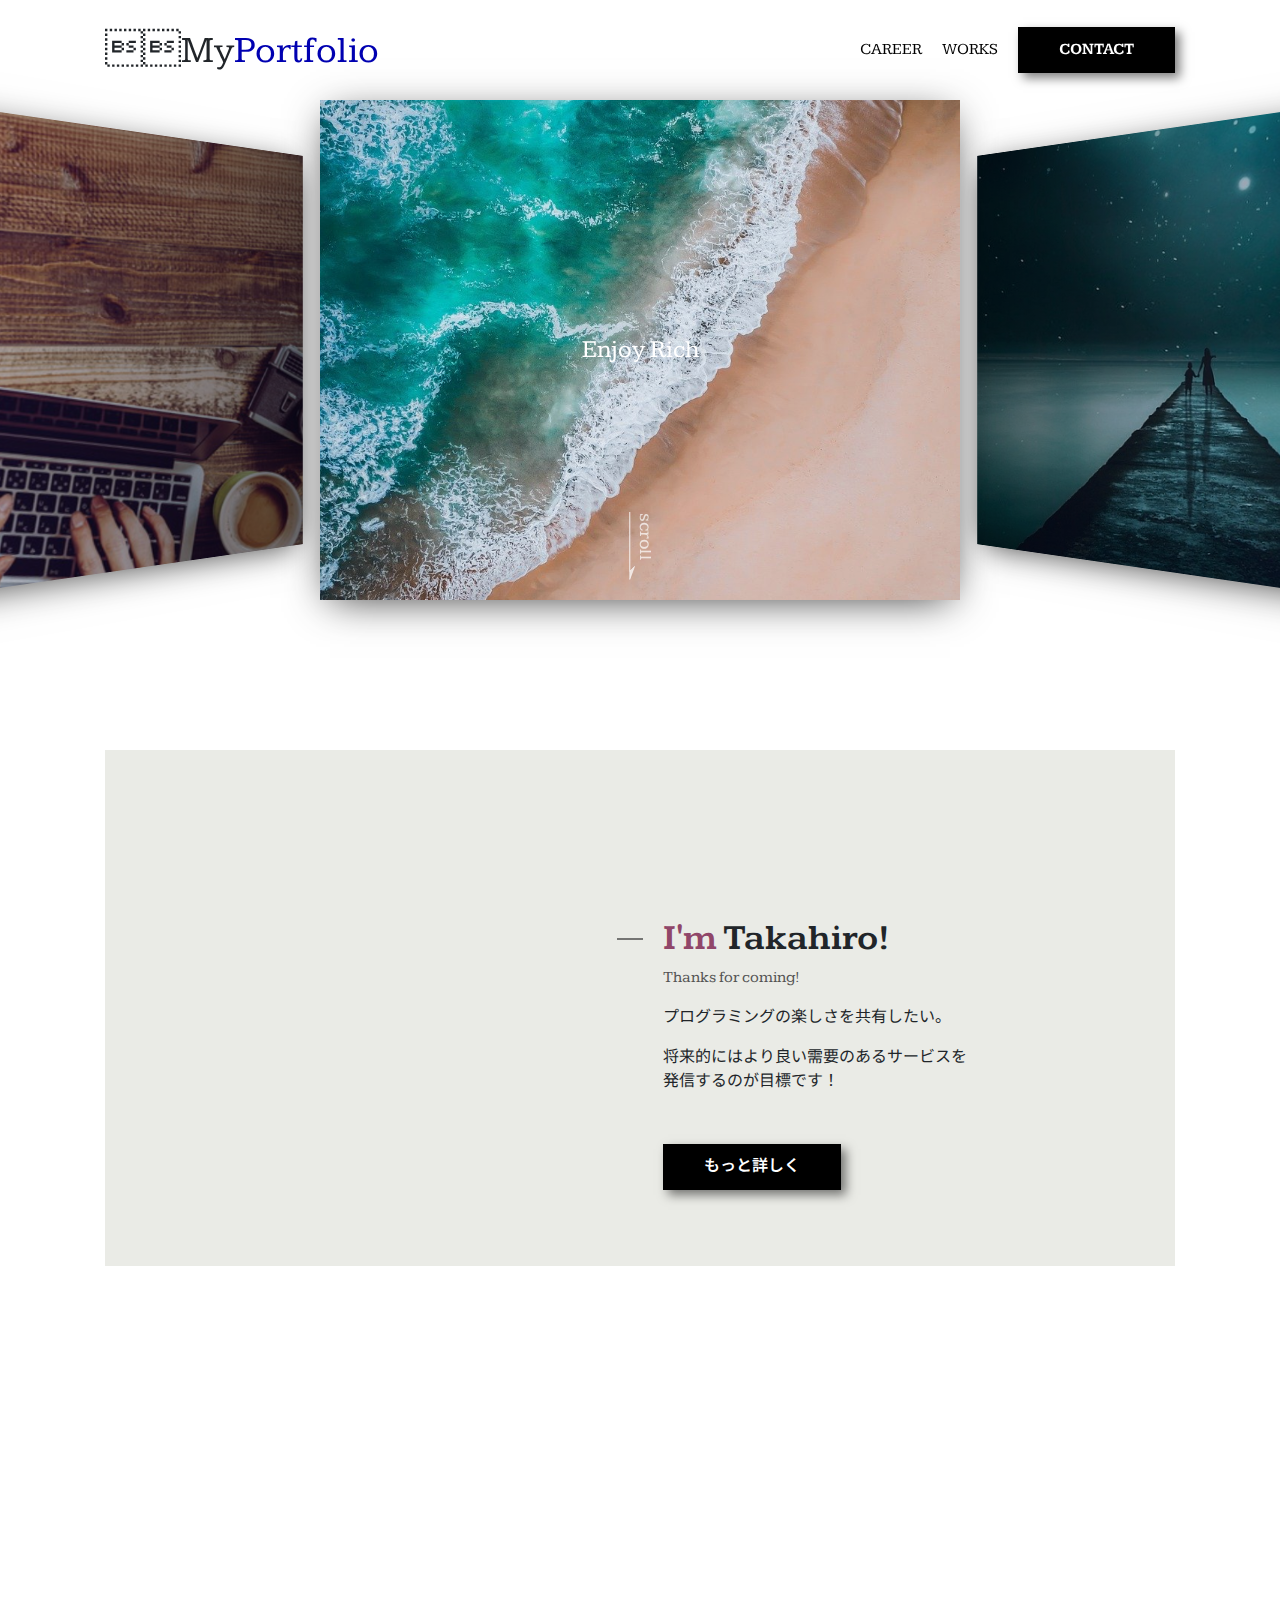
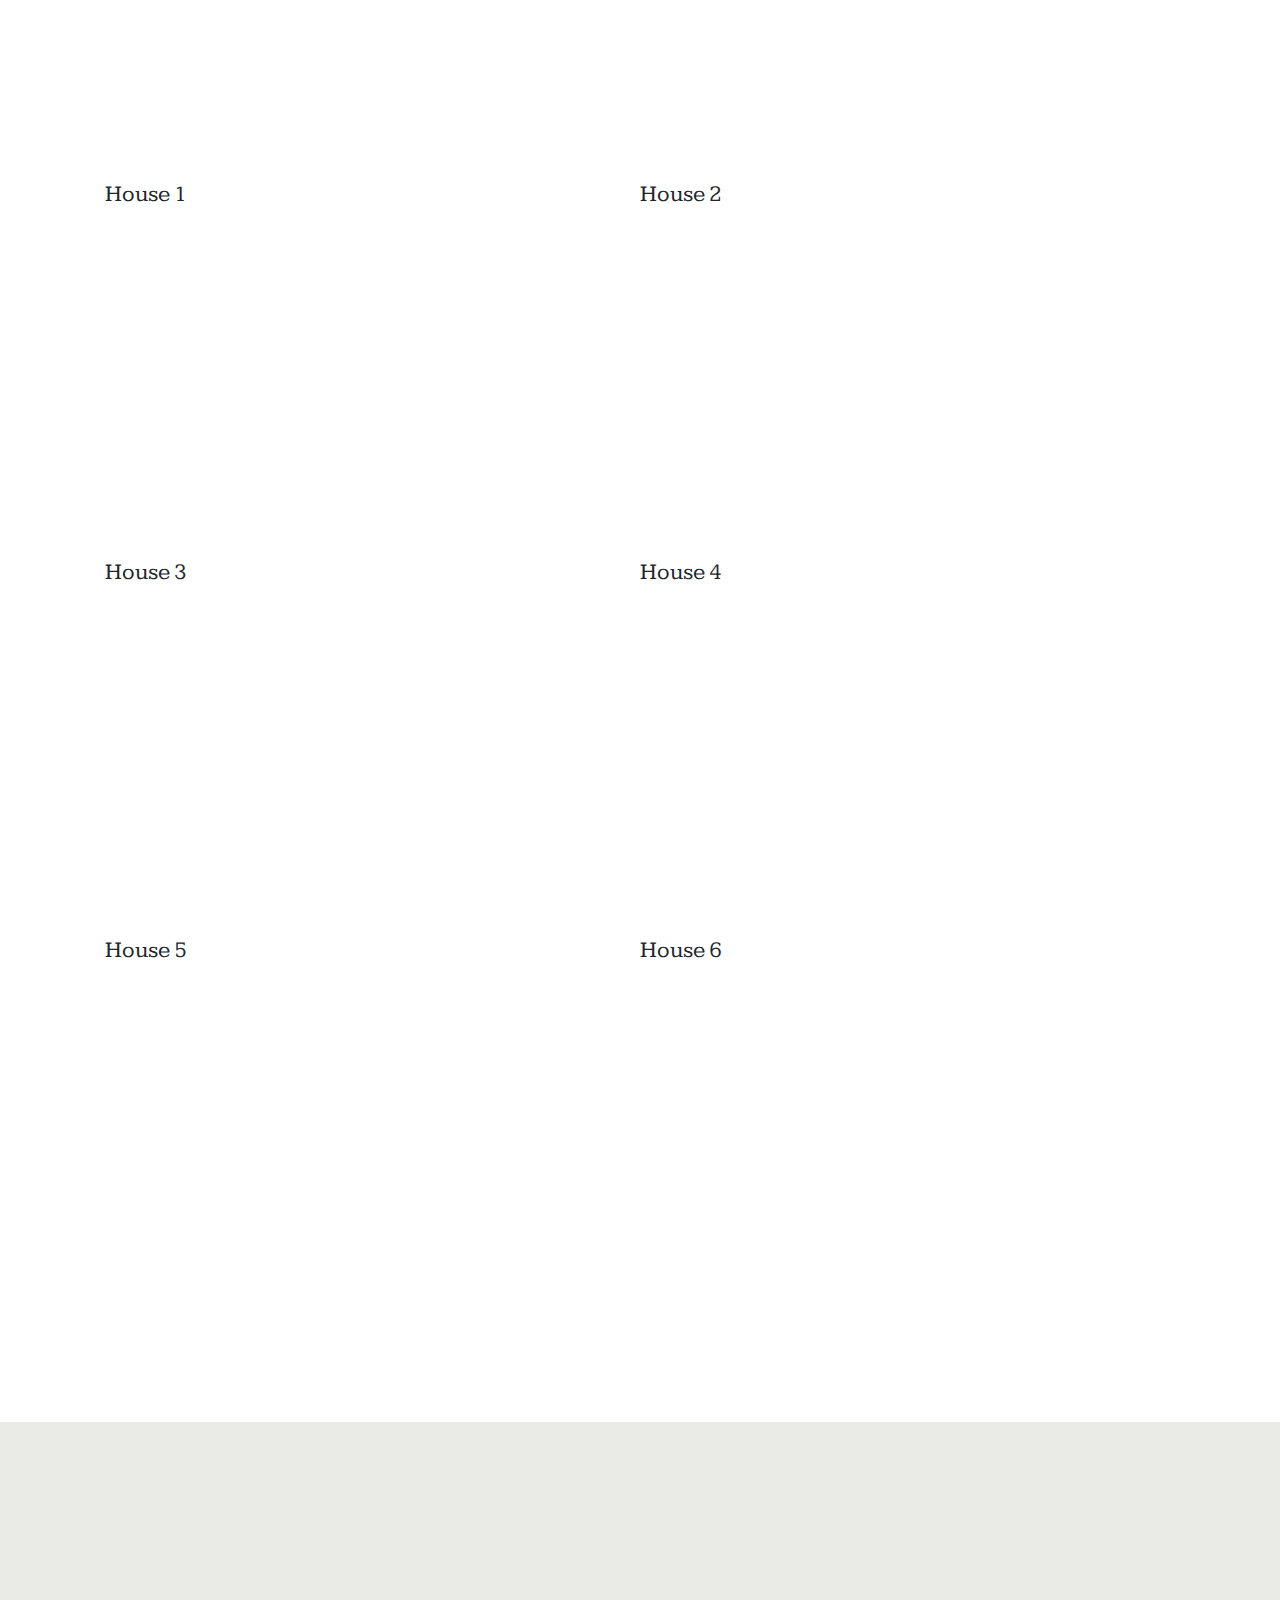
==== index.html @ 061eba44 "Add files via upload" ====
<!DOCTYPE html>
<html lang="ja">
  <head>  
    <meta charset="UTF-8" />
    <meta name="viewport" content="width=device-width, initial-scale=1.0" />
    <meta http-equiv="X-UA-Compatible" content="ie=edge" />
    <title>My portfolio</title>
    <meta name="description" content="This site is a test site.">
    
    <link rel="stylesheet" href="styles/loader.css">
    <script src="scripts/vendors/pace.js"></script>
    <link
      href="https://fonts.googleapis.com/css?family=Kameron:400,700|Noto+Sans+JP&display=swap"
      rel="stylesheet"
    />
    <link rel="stylesheet" href="styles/vendors/bootstrap-reboot.css" />
    <link rel="stylesheet" href="styles/vendors/swiper.min.css" />
    <link rel="stylesheet" href="styles/style.css" />
  </head>
  <body>
    <div id="global-container">
      <div id="container">
        <div class="mobile-menu__cover"></div>
        <div class="nav-trigger"></div>
        <header class="header">
          <div class="header__inner appear up">
            <div class="logo item">
              <span class="logo__stay">My</span>  
              <span class="logo__world">Portfolio</span>
            </div>
            <nav class="header__nav">
              <ul class="header__ul">
                <li class="header__li item"><a href="career.html">Career</a></li>
                <li class="header__li item"><a href="works.html">Works</a></li>
                <li class="header__li item">
                  <a class="btn filled" href="#">Contact</a>
                </li>
              </ul>
            </nav>
            <button class="mobile-menu__btn">
              <span></span>
              <span></span>
              <span></span>
            </button>
          </div>
        </header>
        <div id="content">
          <div class="hero">
            <div class="swiper-container">
              <div class="swiper-wrapper">
                <div class="swiper-slide">
                  <div class="hero__title">Enjoy Rich</div>
                  <img src="images/EnjoyRich.jpeg" alt="" />
                </div>
                <div class="swiper-slide">
                  <div class="hero__title">Fantastic</div>
                  <img src="images/Fantastic.jpeg" alt="" />
                </div>
                <div class="swiper-slide">
                  <div class="hero__title">Experience</div>
                  <img src="images/Experience.jpeg" alt="" />
                </div>
              </div>
              <div class="hero__footer">
                <img class="hero__downarrow" src="images/arrow.svg" />
                <span class="hero__scrolltext">scroll</span>
              </div>
            </div>
          </div>
          <div id="main-content">
            <aside class="side left">
              <div class="side__inner">
                <a class="twitter icon tween-animate-title" href="https://twitter.com/taka_medias04">Twitter</a>
                <a class="fb icon tween-animate-title" href="#">Facebook</a>
              </div>
            </aside>
            <main>
              <section class="travel">
                <div class="travel__inner">
                  <div class="travel__img cover-slide">
                    <img
                      class="img-zoom"
                      src="images/IMG_01.jpeg"
                      alt=""
                    />
                  </div>
                  <div class="travel__texts appear left">
                    <div class="travel__texts-inner">
                      <div class="travel__title main-title item">
                        <span class="purple">I'm </span>
                        <span>Takahiro!</span>
                      </div>
                      <div class="travel__sub sub-title item">Thanks for coming!</div>
                      <div class="travel__description item">
                        <p>
                        プログラミングの楽しさを共有したい。<br >
                        </p>
                        <p>将来的にはより良い需要のあるサービスを<br>発信するのが目標です！</p>
                      </div>
                      <div class="travel__btn item">
                        <button class="btn filled" onclick="location.href='career.html'" >もっと詳しく</button>
                      </div>
                    </div>
                  </div>
                </div>
              </section>
              <section class="houses">
                <div>
                  <h2 class="main-title tween-animate-title">Find Your House</h2>
                  <p class="sub-title tween-animate-title">世界中のオシャレな不動産を公開します！　あなたのイチオシを見つけて見ませんか？</p>
                </div>
                <div class="houses__inner">
                  <div class="houses__item">
                    <div class="cover-slide hover-darken">
                      <div
                        class="bg-img-zoom img-bg50"
                        style="background-image: url(images/villa-1.jpg)"
                      ></div>
                    </div>
                    <p class="houses__title">House 1</p>
                  </div>
                  <div class="houses__item">
                    <div class="cover-slide hover-darken">
                      <div
                        class="bg-img-zoom img-bg50"
                        style="background-image: url(images/villa-2.jpg)"
                      ></div>
                    </div>
                    <p class="houses__title">House 2</p>
                  </div>
                  <div class="houses__item">
                    <div class="cover-slide hover-darken">
                      <div
                        class="bg-img-zoom img-bg50"
                        style="background-image: url(images/villa-3.jpg)"
                      ></div>
                    </div>
                    <p class="houses__title">House 3</p>
                  </div>
                  <div class="houses__item">
                    <div class="cover-slide hover-darken">
                      <div
                        class="bg-img-zoom img-bg50"
                        style="background-image: url(images/villa-4.jpg)"
                      ></div>
                    </div>
                    <p class="houses__title">House 4</p>
                  </div>
                  <div class="houses__item">
                    <div class="cover-slide hover-darken">
                      <div
                        class="bg-img-zoom img-bg50"
                        style="background-image: url(images/villa-5.jpg)"
                      ></div>
                    </div>
                    <p class="houses__title">House 5</p>
                  </div>
                  <div class="houses__item">
                    <div class="cover-slide hover-darken">
                      <div
                        class="bg-img-zoom img-bg50"
                        style="background-image: url(images/villa-6.jpg)"
                      ></div>
                    </div>
                    <p class="houses__title">House 6</p>
                  </div>
                  <div class="houses__btn appear up">
                    <button class="btn slide-bg item">もっと詳しく</button>
                  </div>
                </div>
              </section>
              <section class="popular">
                <div class="popular__header">
                  <h2 class="main-title tween-animate-title">My Skill</h2>
                  <p class="sub-title tween-animate-title">フロントエンドの技術をさらに磨いていきます！</p>
                </div>
                <div class="popular__inner appear up">
                  <div class="popular__container">
                    <div class="popular__item item">
                      <div class="popular__img">
                        <img src="images/HTML.icon.png" alt="" />
                      </div>
                      <div class="popular__title">HTML</div>
                      <p>Webページを表現します</p>
                    </div>
                    <div class="popular__item item">
                      <div class="popular__img">
                        <img src="images/CSS.icon.png" alt="" />
                      </div>
                      <div class="popular__title">CSS</div>
                      <p>Webページの見た目をデザインします</p>
                    </div>
                    <div class="popular__item item">
                      <div class="popular__img">
                        <img src="images/JS.icon.png" alt="" />
                      </div>
                      <div class="popular__title">JavaScript</div>
                      <p>Webページに動きを加えます</p>
                    </div>
                    <div class="popular__item item">
                      <div class="popular__img">
                        <img src="images/react.png" alt="" />
                      </div>
                      <div class="popular__title">React</div>
                      <p>複雑なUIの管理を簡素化し高速で動作します</p>
                    </div>
                    <div class="popular__btn appear up">
                      <button class="btn cover-3d item" onclick="location.href='works.html'">過去の制作物</button>
                    </div>
                  </div>
                </div>
              </section>
            </main>
            <aside class="side right">
              <div class="side__inner">
                <span class="tween-animate-title">&copy;2020 Takahiro</span>
              </div>
            </aside>
          </div>
        </div>
        <footer class="footer appear up">
          <div class="logo item">
            
            <span class="logo__stay">My</span>
            <span class="logo__world">portfolio</span>
          </div>
          <nav class="footer__nav">
            <ul class="footer__ul">
              <li class="footer__li item"><a href="#">Service</a></li>
              <li class="footer__li item"><a href="#">Contact</a></li>
              <li class="footer__li item"><a href="#">Company</a></li>
              <li class="footer__li item"><a href="#">Sitemap</a></li>
            </ul>
            <div class="footer__copyright item">
              &copy; Takahiro
            </div>
          </nav>
        </footer>
      </div>
      <nav class="mobile-menu">
        <div class="logo">
          <img src="images/logo.svg" alt="" class="logo__img" />
          <span class="logo__stay">My</span>
          <span class="logo__world">Portfolio!</span>
        </div>
        <ul class="mobile-menu__main">
          <li class="mobile-menu__item">
            <a class="mobile-menu__link" href="#">
              <span class="main-title">Our Service</span>
              <span class="sub-title">サービスについて</span>
            </a>
          </li>
          <li class="mobile-menu__item">
            <a class="mobile-menu__link" href="#">
              <span class="main-title">About Us</span>
              <span class="sub-title">私たちについて</span>
            </a>
          </li>
          <li class="mobile-menu__item">
            <a class="mobile-menu__link" href="#">
              <span class="main-title">Contact Us</span>
              <span class="sub-title">コンタクト方法</span>
            </a>
          </li>
        </ul>
      </nav>
    </div>
    <script src="scripts/vendors/swiper.min.js"></script>
    <script src="scripts/vendors/TweenMax.min.js"></script>
    <script src="scripts/vendors/scroll-polyfill.js"></script>
    <script src="scripts/libs/scroll.js"></script>
    <script src="scripts/libs/text-animation.js"></script>
    <script src="scripts/libs/hero-slider.js"></script>
    <script src="scripts/libs/mobile-menu.js"></script>
    <script src="scripts/main.js"></script>
  </body>
</html>
---- styles/loader.css ----
.pace-done #global-container {
  -webkit-transition: opacity 1s;
  transition: opacity 1s;
  opacity: 1;
}

#global-container {
  opacity: 0;
}

.pace {
  z-index: 2000;
  position: fixed;
  margin: auto;
  top: 0;
  left: 0;
  right: 0;
  bottom: 0;
  width: 100px;
  height: 100px;
}

.pace .pace-progress {
  -webkit-transform: none !important;
          transform: none !important;
  text-align: center;
}

.pace .pace-progress::after {
  content: attr(data-progress-text);
  display: block;
  font-weight: 100;
  font-size: 2em;
  font-family: 'Helvetica Neue', 'Yu Gothic', 'Meiryo', sans-serif;
  color: #535353;
}

.pace.pace-inactive {
  display: none;
}

.pace-progress-inner {
  width: 40px;
  height: 40px;
  background-color: #904669;
  margin: 0 auto;
  -webkit-animation-name: sk-rotateplane;
          animation-name: sk-rotateplane;
  -webkit-animation-duration: 1.2s;
          animation-duration: 1.2s;
  -webkit-animation-timing-function: ease-in-out;
          animation-timing-function: ease-in-out;
  -webkit-animation-delay: 0s;
          animation-delay: 0s;
  -webkit-animation-iteration-count: infinite;
          animation-iteration-count: infinite;
  -webkit-animation-direction: normal;
          animation-direction: normal;
  -webkit-animation-fill-mode: forwards;
          animation-fill-mode: forwards;
}

@-webkit-keyframes sk-rotateplane {
  0% {
    -webkit-transform: perspective(120px) rotateX(0deg) rotateY(0deg);
            transform: perspective(120px) rotateX(0deg) rotateY(0deg);
  }
  50% {
    -webkit-transform: perspective(120px) rotateX(-180deg) rotateY(0deg);
            transform: perspective(120px) rotateX(-180deg) rotateY(0deg);
  }
  100% {
    -webkit-transform: perspective(120px) rotateX(-180deg) rotateY(-180deg);
            transform: perspective(120px) rotateX(-180deg) rotateY(-180deg);
  }
}

@keyframes sk-rotateplane {
  0% {
    -webkit-transform: perspective(120px) rotateX(0deg) rotateY(0deg);
            transform: perspective(120px) rotateX(0deg) rotateY(0deg);
  }
  50% {
    -webkit-transform: perspective(120px) rotateX(-180deg) rotateY(0deg);
            transform: perspective(120px) rotateX(-180deg) rotateY(0deg);
  }
  100% {
    -webkit-transform: perspective(120px) rotateX(-180deg) rotateY(-180deg);
            transform: perspective(120px) rotateX(-180deg) rotateY(-180deg);
  }
}
/*# sourceMappingURL=loader.css.map */
---- styles/style.css ----
@charset "UTF-8";
.appear.up .item {
  -webkit-transform: translateY(6px);
          transform: translateY(6px);
}

.appear.down .item {
  -webkit-transform: translateY(-6px);
          transform: translateY(-6px);
}

.appear.left .item {
  -webkit-transform: translateX(40px);
          transform: translateX(40px);
}

.appear.right .item {
  -webkit-transform: translateX(-40px);
          transform: translateX(-40px);
}

.appear .item {
  -webkit-transition: all 0.8s;
  transition: all 0.8s;
  opacity: 0;
}

.appear.inview .item {
  opacity: 1;
  -webkit-transform: none;
          transform: none;
}

.appear.inview .item:nth-child(1) {
  -webkit-transition-delay: 0.1s;
          transition-delay: 0.1s;
}

.appear.inview .item:nth-child(2) {
  -webkit-transition-delay: 0.2s;
          transition-delay: 0.2s;
}

.appear.inview .item:nth-child(3) {
  -webkit-transition-delay: 0.3s;
          transition-delay: 0.3s;
}

.appear.inview .item:nth-child(4) {
  -webkit-transition-delay: 0.4s;
          transition-delay: 0.4s;
}

.appear.inview .item:nth-child(5) {
  -webkit-transition-delay: 0.5s;
          transition-delay: 0.5s;
}

.appear.inview .item:nth-child(6) {
  -webkit-transition-delay: 0.6s;
          transition-delay: 0.6s;
}

.appear.inview .item:nth-child(7) {
  -webkit-transition-delay: 0.7s;
          transition-delay: 0.7s;
}

.appear.inview .item:nth-child(8) {
  -webkit-transition-delay: 0.8s;
          transition-delay: 0.8s;
}

.appear.inview .item:nth-child(9) {
  -webkit-transition-delay: 0.9s;
          transition-delay: 0.9s;
}

.appear.inview .item:nth-child(10) {
  -webkit-transition-delay: 1s;
          transition-delay: 1s;
}

.btn {
  position: relative;
  display: inline-block;
  background-color: white;
  border: 1px solid black;
  font-weight: 600;
  padding: 10px 40px;
  margin: 10px auto;
  cursor: pointer;
  -webkit-transition: all 0.3s;
  transition: all 0.3s;
  color: black;
  text-decoration: none !important;
}

.btn.float:hover {
  background-color: black;
  color: white;
  -webkit-box-shadow: 5px 5px 10px 0 rgba(0, 0, 0, 0.5);
          box-shadow: 5px 5px 10px 0 rgba(0, 0, 0, 0.5);
}

.btn.filled {
  background-color: black;
  color: white;
  -webkit-box-shadow: 5px 5px 10px 0 rgba(0, 0, 0, 0.5);
          box-shadow: 5px 5px 10px 0 rgba(0, 0, 0, 0.5);
}

.btn.filled:hover {
  background-color: white;
  color: black;
  -webkit-box-shadow: none;
          box-shadow: none;
}

.btn.letter-spacing:hover {
  background-color: black;
  letter-spacing: 3px;
  color: white;
}

.btn.shadow {
  -webkit-box-shadow: none;
          box-shadow: none;
}

.btn.shadow:hover {
  -webkit-transform: translate(-2.5px, -2.5px);
          transform: translate(-2.5px, -2.5px);
  -webkit-box-shadow: 5px 5px 0 0 black;
          box-shadow: 5px 5px 0 0 black;
}

.btn.solid {
  -webkit-box-shadow: 2px 2px 0 0 black;
          box-shadow: 2px 2px 0 0 black;
  border-radius: 7px;
}

.btn.solid:hover {
  -webkit-transform: translate(2px, 2px);
          transform: translate(2px, 2px);
  -webkit-box-shadow: none;
          box-shadow: none;
}

.btn.slide-bg {
  position: relative;
  overflow: hidden;
  z-index: 1;
}

.btn.slide-bg::before {
  content: "";
  display: inline-block;
  width: 100%;
  height: 100%;
  background-color: black;
  position: absolute;
  top: 0;
  left: 0;
  -webkit-transform: translateX(-100%);
          transform: translateX(-100%);
  -webkit-transition: -webkit-transform 0.3s;
  transition: -webkit-transform 0.3s;
  transition: transform 0.3s;
  transition: transform 0.3s, -webkit-transform 0.3s;
  z-index: -1;
}

.btn.slide-bg:hover {
  color: white;
}

.btn.slide-bg:hover::before {
  -webkit-transform: none;
          transform: none;
}

.btn.cover-3d {
  position: relative;
  z-index: 1;
  -webkit-transform-style: preserve-3d;
          transform-style: preserve-3d;
  -webkit-perspective: 300px;
          perspective: 300px;
}

.btn.cover-3d::before {
  content: "";
  display: inline-block;
  width: 100%;
  height: 100%;
  background-color: black;
  position: absolute;
  top: 0;
  left: 0;
  -webkit-transform: rotateX(90deg);
          transform: rotateX(90deg);
  -webkit-transition: all 0.3s;
  transition: all 0.3s;
  -webkit-transform-origin: top center;
          transform-origin: top center;
  z-index: -1;
  opacity: 0;
}

.btn.cover-3d:hover {
  color: white;
}

.btn.cover-3d:hover::before {
  -webkit-transform: none;
          transform: none;
  opacity: 1;
}

.btn-cubic {
  position: relative;
  display: inline-block;
  -webkit-transform-style: preserve-3d;
          transform-style: preserve-3d;
  -webkit-perspective: 300px;
          perspective: 300px;
  width: 150px;
  height: 50px;
  margin: 0 auto;
  cursor: pointer;
  font-weight: 600;
}

.btn-cubic span {
  position: absolute;
  top: 0;
  left: 0;
  width: 100%;
  height: 100%;
  border: 1px solid black;
  line-height: 48px;
  text-align: center;
  -webkit-transition: all 0.3s;
  transition: all 0.3s;
  -webkit-transform-origin: center center -25px;
          transform-origin: center center -25px;
  color: black;
}

.btn-cubic .hovering {
  background-color: black;
  color: white;
  -webkit-transform: rotateX(90deg);
          transform: rotateX(90deg);
}

.btn-cubic .default {
  background-color: white;
  color: black;
  -webkit-transform: rotateX(0);
          transform: rotateX(0);
}

.btn-cubic:hover .hovering {
  -webkit-transform: rotateX(0);
          transform: rotateX(0);
}

.btn-cubic:hover .default {
  -webkit-transform: rotateX(-90deg);
          transform: rotateX(-90deg);
}

.swiper-container {
  overflow: visible !important;
}

.swiper-slide {
  height: 500px;
  overflow: hidden;
}

.swiper-slide > img {
  width: 100%;
  height: 100%;
  max-width: 100%;
  -o-object-fit: cover;
     object-fit: cover;
  -webkit-transform: scale(1.3);
          transform: scale(1.3);
  -webkit-transition: -webkit-transform 1.9s ease;
  transition: -webkit-transform 1.9s ease;
  transition: transform 1.9s ease;
  transition: transform 1.9s ease, -webkit-transform 1.9s ease;
}

.swiper-slide::after {
  content: "";
  position: absolute;
  top: 0;
  left: 0;
  width: 100%;
  height: 100%;
  background-color: rgba(0, 61, 125, 0.1);
}

.swiper-slide-active > img {
  -webkit-transform: none;
          transform: none;
}

.swiper-slide-active .hero__title {
  opacity: 1;
  -webkit-transform: translate(-50%, -50%);
          transform: translate(-50%, -50%);
}

.hero {
  overflow: hidden;
  padding-top: 100px;
}

.hero__title {
  position: absolute;
  top: 50%;
  left: 50%;
  -webkit-transform: translate(-50%, calc(-50% + 20px));
          transform: translate(-50%, calc(-50% + 20px));
  color: white;
  font-size: 25px;
  z-index: 2;
  opacity: 0;
  -webkit-transition: opacity 0.3s ease 1s, -webkit-transform 0.3s ease 1s;
  transition: opacity 0.3s ease 1s, -webkit-transform 0.3s ease 1s;
  transition: opacity 0.3s ease 1s, transform 0.3s ease 1s;
  transition: opacity 0.3s ease 1s, transform 0.3s ease 1s, -webkit-transform 0.3s ease 1s;
}

.hero__footer {
  position: absolute;
  left: 50%;
  bottom: 20px;
  -webkit-transform: translateX(-50%);
          transform: translateX(-50%);
  z-index: 2;
  height: 68px;
  width: 22px;
  overflow: hidden;
}

.hero__downarrow {
  position: absolute;
  left: 0;
  bottom: 0;
  width: 6px;
  -webkit-animation-name: kf-arrow-anime;
          animation-name: kf-arrow-anime;
  -webkit-animation-duration: 2s;
          animation-duration: 2s;
  -webkit-animation-timing-function: linear;
          animation-timing-function: linear;
  -webkit-animation-delay: 0s;
          animation-delay: 0s;
  -webkit-animation-iteration-count: infinite;
          animation-iteration-count: infinite;
  -webkit-animation-direction: normal;
          animation-direction: normal;
  -webkit-animation-fill-mode: forwards;
          animation-fill-mode: forwards;
}

.hero__scrolltext {
  position: absolute;
  -webkit-transform: rotate(90deg);
          transform: rotate(90deg);
  color: rgba(255, 255, 255, 0.7);
  left: -8px;
  top: 11px;
  font-size: 1.2em;
}

@-webkit-keyframes kf-arrow-anime {
  0%,
  50%,
  100% {
    -webkit-transform: translateY(-10%);
            transform: translateY(-10%);
  }
  30% {
    -webkit-transform: none;
            transform: none;
  }
}

@keyframes kf-arrow-anime {
  0%,
  50%,
  100% {
    -webkit-transform: translateY(-10%);
            transform: translateY(-10%);
  }
  30% {
    -webkit-transform: none;
            transform: none;
  }
}

.animate-title,
.tween-animate-title {
  opacity: 0;
}

.animate-title.inview,
.tween-animate-title.inview {
  opacity: 1;
}

.animate-title.inview .char,
.tween-animate-title.inview .char {
  display: inline-block;
}

.animate-title .char,
.tween-animate-title .char {
  opacity: 0;
}

.animate-title.inview .char {
  -webkit-animation-name: kf-animate-chars;
          animation-name: kf-animate-chars;
  -webkit-animation-duration: 0.5s;
          animation-duration: 0.5s;
  -webkit-animation-timing-function: cubic-bezier(0.39, 1.57, 0.58, 1);
          animation-timing-function: cubic-bezier(0.39, 1.57, 0.58, 1);
  -webkit-animation-delay: 0s;
          animation-delay: 0s;
  -webkit-animation-iteration-count: 1;
          animation-iteration-count: 1;
  -webkit-animation-direction: normal;
          animation-direction: normal;
  -webkit-animation-fill-mode: both;
          animation-fill-mode: both;
}

.animate-title.inview .char:nth-child(1) {
  -webkit-animation-delay: 0.04s;
          animation-delay: 0.04s;
}

.animate-title.inview .char:nth-child(2) {
  -webkit-animation-delay: 0.08s;
          animation-delay: 0.08s;
}

.animate-title.inview .char:nth-child(3) {
  -webkit-animation-delay: 0.12s;
          animation-delay: 0.12s;
}

.animate-title.inview .char:nth-child(4) {
  -webkit-animation-delay: 0.16s;
          animation-delay: 0.16s;
}

.animate-title.inview .char:nth-child(5) {
  -webkit-animation-delay: 0.2s;
          animation-delay: 0.2s;
}

.animate-title.inview .char:nth-child(6) {
  -webkit-animation-delay: 0.24s;
          animation-delay: 0.24s;
}

.animate-title.inview .char:nth-child(7) {
  -webkit-animation-delay: 0.28s;
          animation-delay: 0.28s;
}

.animate-title.inview .char:nth-child(8) {
  -webkit-animation-delay: 0.32s;
          animation-delay: 0.32s;
}

.animate-title.inview .char:nth-child(9) {
  -webkit-animation-delay: 0.36s;
          animation-delay: 0.36s;
}

.animate-title.inview .char:nth-child(10) {
  -webkit-animation-delay: 0.4s;
          animation-delay: 0.4s;
}

.animate-title.inview .char:nth-child(11) {
  -webkit-animation-delay: 0.44s;
          animation-delay: 0.44s;
}

.animate-title.inview .char:nth-child(12) {
  -webkit-animation-delay: 0.48s;
          animation-delay: 0.48s;
}

.animate-title.inview .char:nth-child(13) {
  -webkit-animation-delay: 0.52s;
          animation-delay: 0.52s;
}

.animate-title.inview .char:nth-child(14) {
  -webkit-animation-delay: 0.56s;
          animation-delay: 0.56s;
}

.animate-title.inview .char:nth-child(15) {
  -webkit-animation-delay: 0.6s;
          animation-delay: 0.6s;
}

.animate-title.inview .char:nth-child(16) {
  -webkit-animation-delay: 0.64s;
          animation-delay: 0.64s;
}

.animate-title.inview .char:nth-child(17) {
  -webkit-animation-delay: 0.68s;
          animation-delay: 0.68s;
}

.animate-title.inview .char:nth-child(18) {
  -webkit-animation-delay: 0.72s;
          animation-delay: 0.72s;
}

.animate-title.inview .char:nth-child(19) {
  -webkit-animation-delay: 0.76s;
          animation-delay: 0.76s;
}

.animate-title.inview .char:nth-child(20) {
  -webkit-animation-delay: 0.8s;
          animation-delay: 0.8s;
}

.animate-title.inview .char:nth-child(21) {
  -webkit-animation-delay: 0.84s;
          animation-delay: 0.84s;
}

.animate-title.inview .char:nth-child(22) {
  -webkit-animation-delay: 0.88s;
          animation-delay: 0.88s;
}

.animate-title.inview .char:nth-child(23) {
  -webkit-animation-delay: 0.92s;
          animation-delay: 0.92s;
}

.animate-title.inview .char:nth-child(24) {
  -webkit-animation-delay: 0.96s;
          animation-delay: 0.96s;
}

.animate-title.inview .char:nth-child(25) {
  -webkit-animation-delay: 1s;
          animation-delay: 1s;
}

.animate-title.inview .char:nth-child(26) {
  -webkit-animation-delay: 1.04s;
          animation-delay: 1.04s;
}

.animate-title.inview .char:nth-child(27) {
  -webkit-animation-delay: 1.08s;
          animation-delay: 1.08s;
}

.animate-title.inview .char:nth-child(28) {
  -webkit-animation-delay: 1.12s;
          animation-delay: 1.12s;
}

.animate-title.inview .char:nth-child(29) {
  -webkit-animation-delay: 1.16s;
          animation-delay: 1.16s;
}

.animate-title.inview .char:nth-child(30) {
  -webkit-animation-delay: 1.2s;
          animation-delay: 1.2s;
}

@-webkit-keyframes kf-animate-chars {
  0% {
    opacity: 0;
    -webkit-transform: translateY(-50%);
            transform: translateY(-50%);
  }
  100% {
    opacity: 1;
    -webkit-transform: translateY(0);
            transform: translateY(0);
  }
}

@keyframes kf-animate-chars {
  0% {
    opacity: 0;
    -webkit-transform: translateY(-50%);
            transform: translateY(-50%);
  }
  100% {
    opacity: 1;
    -webkit-transform: translateY(0);
            transform: translateY(0);
  }
}

.cover-slide {
  position: relative;
  overflow: hidden;
}

.cover-slide::after {
  content: "";
  position: absolute;
  z-index: 2;
  top: 0;
  left: 0;
  right: 0;
  bottom: 0;
  background-color: #eaebe6;
  opacity: 0;
}

.cover-slide.inview::after {
  opacity: 1;
  -webkit-animation-name: kf-cover-slide;
          animation-name: kf-cover-slide;
  -webkit-animation-duration: 1.6s;
          animation-duration: 1.6s;
  -webkit-animation-timing-function: ease-in-out;
          animation-timing-function: ease-in-out;
  -webkit-animation-delay: 0s;
          animation-delay: 0s;
  -webkit-animation-iteration-count: 1;
          animation-iteration-count: 1;
  -webkit-animation-direction: normal;
          animation-direction: normal;
  -webkit-animation-fill-mode: both;
          animation-fill-mode: both;
}

@-webkit-keyframes kf-cover-slide {
  0% {
    -webkit-transform-origin: left;
            transform-origin: left;
    -webkit-transform: scaleX(0);
            transform: scaleX(0);
  }
  50% {
    -webkit-transform-origin: left;
            transform-origin: left;
    -webkit-transform: scaleX(1);
            transform: scaleX(1);
  }
  50.1% {
    -webkit-transform-origin: right;
            transform-origin: right;
    -webkit-transform: scaleX(1);
            transform: scaleX(1);
  }
  100% {
    -webkit-transform-origin: right;
            transform-origin: right;
    -webkit-transform: scaleX(0);
            transform: scaleX(0);
  }
}

@keyframes kf-cover-slide {
  0% {
    -webkit-transform-origin: left;
            transform-origin: left;
    -webkit-transform: scaleX(0);
            transform: scaleX(0);
  }
  50% {
    -webkit-transform-origin: left;
            transform-origin: left;
    -webkit-transform: scaleX(1);
            transform: scaleX(1);
  }
  50.1% {
    -webkit-transform-origin: right;
            transform-origin: right;
    -webkit-transform: scaleX(1);
            transform: scaleX(1);
  }
  100% {
    -webkit-transform-origin: right;
            transform-origin: right;
    -webkit-transform: scaleX(0);
            transform: scaleX(0);
  }
}

.img-zoom, .bg-img-zoom {
  opacity: 0;
}

.inview .img-zoom, .inview .bg-img-zoom {
  opacity: 1;
  -webkit-transition: -webkit-transform 0.3s ease;
  transition: -webkit-transform 0.3s ease;
  transition: transform 0.3s ease;
  transition: transform 0.3s ease, -webkit-transform 0.3s ease;
  -webkit-animation-name: kf-img-show;
          animation-name: kf-img-show;
  -webkit-animation-duration: 1.6s;
          animation-duration: 1.6s;
  -webkit-animation-timing-function: ease-in-out;
          animation-timing-function: ease-in-out;
  -webkit-animation-delay: 0s;
          animation-delay: 0s;
  -webkit-animation-iteration-count: 1;
          animation-iteration-count: 1;
  -webkit-animation-direction: normal;
          animation-direction: normal;
  -webkit-animation-fill-mode: normal;
          animation-fill-mode: normal;
}

.inview .img-zoom:hover, .inview .bg-img-zoom:hover {
  -webkit-transform: scale(1.05);
          transform: scale(1.05);
}

@-webkit-keyframes kf-img-show {
  0% {
    opacity: 0;
  }
  50% {
    opacity: 0;
  }
  50.1% {
    opacity: 1;
    -webkit-transform: scale(1.5);
            transform: scale(1.5);
  }
  100% {
    opacity: 1;
  }
}

@keyframes kf-img-show {
  0% {
    opacity: 0;
  }
  50% {
    opacity: 0;
  }
  50.1% {
    opacity: 1;
    -webkit-transform: scale(1.5);
            transform: scale(1.5);
  }
  100% {
    opacity: 1;
  }
}

.hover-darken::before {
  content: "";
  position: absolute;
  top: 0;
  left: 0;
  width: 100%;
  height: 100%;
  z-index: 1;
  -webkit-transition: background-color 0.3s ease;
  transition: background-color 0.3s ease;
  pointer-events: none;
  -webkit-animation-name: kf-img-show;
          animation-name: kf-img-show;
  -webkit-animation-duration: 1.6s;
          animation-duration: 1.6s;
  -webkit-animation-timing-function: ease-in-out;
          animation-timing-function: ease-in-out;
  -webkit-animation-delay: 0s;
          animation-delay: 0s;
  -webkit-animation-iteration-count: 1;
          animation-iteration-count: 1;
  -webkit-animation-direction: normal;
          animation-direction: normal;
  -webkit-animation-fill-mode: normal;
          animation-fill-mode: normal;
}

.hover-darken:hover::before {
  background-color: rgba(0, 0, 0, 0.4);
}

.bg-img-zoom {
  background-image: url(images/image-1.jpg);
  background-repeat: no-repeat;
  background-position: center;
  background-size: cover;
  width: 100%;
}

.img-bg50 {
  position: relative;
}

.img-bg50::before {
  display: block;
  content: '';
  padding-top: 50%;
}

.mobile-menu {
  position: fixed;
  right: 0;
  top: 60px;
  width: 300px;
}

.mobile-menu .logo {
  padding: 0 40px;
  font-size: 38px;
}

.mobile-menu__btn {
  background-color: unset;
  border: none;
  outline: none !important;
  cursor: pointer;
}

.mobile-menu__btn > span {
  background-color: black;
  width: 35px;
  height: 2px;
  display: block;
  margin-bottom: 9px;
  -webkit-transition: -webkit-transform 0.7s;
  transition: -webkit-transform 0.7s;
  transition: transform 0.7s;
  transition: transform 0.7s, -webkit-transform 0.7s;
}

.mobile-menu__btn > span:last-child {
  margin-bottom: 0;
}

.mobile-menu__cover {
  position: absolute;
  top: 0;
  left: 0;
  width: 100%;
  height: 100%;
  background-color: rgba(0, 0, 0, 0.3);
  opacity: 0;
  visibility: hidden;
  -webkit-transition: opacity 1s;
  transition: opacity 1s;
  cursor: pointer;
  z-index: 200;
}

.mobile-menu__main {
  padding: 0;
  -webkit-perspective: 2000px;
          perspective: 2000px;
  -webkit-transform-style: preserve-3d;
          transform-style: preserve-3d;
}

.mobile-menu__item {
  list-style: none;
  display: block;
  -webkit-transform: translate3d(0, 0, -1000px);
          transform: translate3d(0, 0, -1000px);
  padding: 0 40px;
  -webkit-transition: opacity 0.2s, -webkit-transform 0.3s;
  transition: opacity 0.2s, -webkit-transform 0.3s;
  transition: transform 0.3s, opacity 0.2s;
  transition: transform 0.3s, opacity 0.2s, -webkit-transform 0.3s;
  opacity: 0;
}

.mobile-menu__link {
  display: block;
  margin-top: 30px;
  color: black;
  text-decoration: none !important;
}

.menu-open #container {
  -webkit-transform: translate(-300px, 60px);
          transform: translate(-300px, 60px);
  -webkit-box-shadow: 0 8px 40px -10px rgba(0, 0, 0, 0.8);
          box-shadow: 0 8px 40px -10px rgba(0, 0, 0, 0.8);
}

.menu-open .mobile-menu__cover {
  opacity: 1;
  visibility: visible;
}

.menu-open .mobile-menu__item {
  -webkit-transform: none;
          transform: none;
  opacity: 1;
}

.menu-open .mobile-menu__item:nth-child(1) {
  -webkit-transition-delay: 0.07s;
          transition-delay: 0.07s;
}

.menu-open .mobile-menu__item:nth-child(2) {
  -webkit-transition-delay: 0.14s;
          transition-delay: 0.14s;
}

.menu-open .mobile-menu__item:nth-child(3) {
  -webkit-transition-delay: 0.21s;
          transition-delay: 0.21s;
}

.menu-open .mobile-menu__item:nth-child(4) {
  -webkit-transition-delay: 0.28s;
          transition-delay: 0.28s;
}

.menu-open .mobile-menu__item:nth-child(5) {
  -webkit-transition-delay: 0.35s;
          transition-delay: 0.35s;
}

.menu-open .mobile-menu__btn > span {
  background-color: black;
}

.menu-open .mobile-menu__btn > span:nth-child(1) {
  -webkit-transition-delay: 70ms;
          transition-delay: 70ms;
  -webkit-transform: translateY(11px) rotate(135deg);
          transform: translateY(11px) rotate(135deg);
}

.menu-open .mobile-menu__btn > span:nth-child(2) {
  -webkit-transition-delay: 0s;
          transition-delay: 0s;
  -webkit-transform: translateX(-18px) scaleX(0);
          transform: translateX(-18px) scaleX(0);
}

.menu-open .mobile-menu__btn > span:nth-child(3) {
  -webkit-transition-delay: 140ms;
          transition-delay: 140ms;
  -webkit-transform: translateY(-11px) rotate(-135deg);
          transform: translateY(-11px) rotate(-135deg);
}

/******************************************************************

Stylesheet: ベーススタイル

******************************************************************/
body {
  font-family: "Kameron", "Noto Sans JP", sans-serif;
}

img {
  max-width: 100%;
  vertical-align: bottom;
}

.font-sm, .sub-title {
  font-size: 14px;
}

.font-md, .popular__title {
  font-size: 17px;
}

.font-lr, .houses__title {
  font-size: 17px;
}

.font-lg, .main-title {
  font-size: 25px;
}

.mb-sm, .travel__sub, .travel__img, .houses__title, .popular__title {
  margin-bottom: 16px !important;
}

.mb-lg, .travel, .houses, .popular__btn {
  margin-bottom: 80px !important;
}

.pb-sm, .travel__texts, .popular__container {
  padding-bottom: 16px !important;
}

.pb-lg, .hero {
  padding-bottom: 80px !important;
}

.content-width, .header__inner, .travel, .houses, .popular__header, .popular__container, .footer {
  width: 90%;
  margin: 0 auto;
  max-width: 1070px;
}

.main-title {
  font-weight: 600;
  margin-bottom: 0;
  display: block;
}

.sub-title {
  color: #535353;
}

.flex, .travel__inner, .houses__inner, .popular__container, .footer__nav, .footer__ul {
  display: -webkit-box;
  display: -ms-flexbox;
  display: flex;
  -webkit-box-orient: vertical;
  -webkit-box-direction: normal;
      -ms-flex-direction: column;
          flex-direction: column;
}

.purple {
  color: #904669;
}

#main-content {
  position: relative;
  z-index: 0;
}

main {
  position: relative;
  z-index: -1;
}

#container {
  background-color: white;
  position: relative;
  z-index: 10;
  -webkit-transition: -webkit-transform 0.5s, -webkit-box-shadow 0.5s;
  transition: -webkit-transform 0.5s, -webkit-box-shadow 0.5s;
  transition: transform 0.5s, box-shadow 0.5s;
  transition: transform 0.5s, box-shadow 0.5s, -webkit-transform 0.5s, -webkit-box-shadow 0.5s;
}

.header {
  position: fixed;
  top: 0;
  left: 0;
  width: 100%;
  height: 100px;
  background-color: transparent;
  display: -webkit-box;
  display: -ms-flexbox;
  display: flex;
  -webkit-box-align: center;
      -ms-flex-align: center;
          align-items: center;
  z-index: 100;
}

.header.triggered {
  background-color: rgba(255, 255, 255, 0.9);
  -webkit-box-shadow: 10px 0 25px -10px rgba(0, 0, 0, 0.5);
          box-shadow: 10px 0 25px -10px rgba(0, 0, 0, 0.5);
}

.header__nav {
  display: none;
}

.header__ul {
  display: -webkit-box;
  display: -ms-flexbox;
  display: flex;
  -webkit-box-align: center;
      -ms-flex-align: center;
          align-items: center;
  padding: 0;
  margin: 0;
  list-style: none;
}

.header__li {
  margin-left: 20px;
}

.header__li > a {
  color: black;
  text-decoration: none !important;
  text-transform: uppercase;
}

.header .logo {
  font-size: 38px;
  -webkit-box-pack: center;
      -ms-flex-pack: center;
          justify-content: center;
}

.header__inner {
  display: -webkit-box;
  display: -ms-flexbox;
  display: flex;
  -webkit-box-pack: justify;
      -ms-flex-pack: justify;
          justify-content: space-between;
  -webkit-box-align: center;
      -ms-flex-align: center;
          align-items: center;
}

.travel__inner {
  -webkit-box-pack: justify;
      -ms-flex-pack: justify;
          justify-content: space-between;
  padding: 15px;
  background-color: #eaebe6;
  position: relative;
  z-index: 0;
}

.travel__title {
  position: relative;
}

.travel__title::before {
  display: none;
  content: "";
  position: absolute;
  top: 50%;
  left: -120px;
  width: 100px;
  height: 1px;
  background-color: black;
  -webkit-transform: translateY(-50%) scaleX(0);
          transform: translateY(-50%) scaleX(0);
  -webkit-transition: -webkit-transform 0.3s ease 1.6s;
  transition: -webkit-transform 0.3s ease 1.6s;
  transition: transform 0.3s ease 1.6s;
  transition: transform 0.3s ease 1.6s, -webkit-transform 0.3s ease 1.6s;
  -webkit-transform-origin: right;
          transform-origin: right;
}

.travel__img {
  height: 300px;
  -webkit-transition: -webkit-box-shadow 1ms linear 0.8s;
  transition: -webkit-box-shadow 1ms linear 0.8s;
  transition: box-shadow 1ms linear 0.8s;
  transition: box-shadow 1ms linear 0.8s, -webkit-box-shadow 1ms linear 0.8s;
}

.travel__img > img {
  position: relative;
  z-index: -1;
  -o-object-fit: cover;
     object-fit: cover;
  width: 100%;
  height: 100%;
}

.travel__img.inview {
  -webkit-box-shadow: inset 0 0 30px black;
          box-shadow: inset 0 0 30px black;
}

.travel__texts.inview .travel__title::before {
  -webkit-transform: translateY(-50%);
          transform: translateY(-50%);
}

.houses__btn {
  text-align: center;
  -ms-flex-preferred-size: 100%;
      flex-basis: 100%;
}

.popular__inner {
  position: relative;
}

.popular__inner::before {
  display: block;
  content: "";
  position: absolute;
  top: 10%;
  left: 0;
  width: 100%;
  height: 70%;
  background: #eaebe6;
}

.popular__container {
  position: relative;
  z-index: 2;
}

.popular__btn {
  text-align: center;
  -ms-flex-preferred-size: 100%;
      flex-basis: 100%;
}

.popular__img {
  height: 150x;
  overflow: hidden;
  margin-bottom: 5px;
}

.popular__img > img {
  padding-top: 30px;
  height: 85%;
  width: 100%;
}

.logo {
  font-size: 42px;
  display: -webkit-box;
  display: -ms-flexbox;
  display: flex;
}

.logo__img {
  width: 0.7em;
}

.logo__world {
  color: #0000b1;
}

.footer {
  padding: 60px 0;
}

.footer__nav {
  -webkit-box-pack: justify;
      -ms-flex-pack: justify;
          justify-content: space-between;
  -webkit-box-align: center;
      -ms-flex-align: center;
          align-items: center;
  text-align: center;
}

.footer__ul {
  padding: 0;
  margin: 0;
  list-style: none;
}

.footer__li {
  padding: 0;
  margin: 10px;
}

.footer__li > a {
  color: #535353;
}

.footer .logo {
  font-size: 38px;
  -webkit-box-pack: center;
      -ms-flex-pack: center;
          justify-content: center;
}

.side {
  display: none;
  position: fixed;
  top: 70%;
  -webkit-transform: translateY(-50%);
          transform: translateY(-50%);
  -webkit-transition: all .3s ease-in;
  transition: all .3s ease-in;
}

.side .tween-animate-title {
  color: black;
  text-decoration: none !important;
  margin: 0 40px;
  vertical-align: middle;
  letter-spacing: 2px;
}

.side.left {
  left: -50px;
}

.side.left.inview {
  left: 50px;
}

.side.left .side__inner {
  -webkit-transform-origin: top left;
          transform-origin: top left;
  -webkit-transform: rotate(-90deg);
          transform: rotate(-90deg);
}

.side.right {
  right: -50px;
}

.side.right.inview {
  right: 50px;
}

.side.right .side__inner {
  -webkit-transform-origin: top right;
          transform-origin: top right;
  -webkit-transform: rotate(90deg);
          transform: rotate(90deg);
}

.icon {
  position: relative;
}

.icon::before {
  display: block;
  content: "";
  position: absolute;
  top: 50%;
  left: -20px;
  width: 1em;
  height: 1em;
  -webkit-transform: translateY(-50%);
          transform: translateY(-50%);
  background-position: center;
  background-repeat: no-repeat;
  background-size: contain;
}

.icon.twitter::before {
  background-image: url(../images/twitter.svg);
}

.icon.fb::before {
  background-image: url(../images/facebook.svg);
}

@media (min-width: 480px) {
  /******************************************************************

Stylesheet: 480px以上(スマホの横向き)のモニタで適用

******************************************************************/
}

@media (min-width: 600px) {
  /******************************************************************

Stylesheet: 600px以上のタブレットやモニタで適用

******************************************************************/
  .flex, .travel__inner, .houses__inner, .popular__container, .footer__nav, .footer__ul {
    -webkit-box-orient: horizontal;
    -webkit-box-direction: normal;
        -ms-flex-direction: row;
            flex-direction: row;
    -ms-flex-wrap: wrap;
        flex-wrap: wrap;
  }
  .houses__item {
    -ms-flex-preferred-size: 50%;
        flex-basis: 50%;
    margin-bottom: 60px;
  }
  .popular__container {
    -webkit-box-pack: justify;
        -ms-flex-pack: justify;
            justify-content: space-between;
  }
  .popular__item {
    -ms-flex-preferred-size: 47%;
        flex-basis: 47%;
  }
  .travel__inner {
    padding: 50px;
  }
  .travel__texts, .travel__img {
    -ms-flex-preferred-size: 47%;
        flex-basis: 47%;
  }
  .travel__texts {
    display: -webkit-box;
    display: -ms-flexbox;
    display: flex;
    -webkit-box-align: end;
        -ms-flex-align: end;
            align-items: flex-end;
  }
  .footer .logo {
    -webkit-box-pack: start;
        -ms-flex-pack: start;
            justify-content: flex-start;
  }
  .footer__li {
    margin-left: 0;
    margin-right: 30px;
  }
}

@media (min-width: 960px) {
  /******************************************************************

Stylesheet: 960px以上のモニタで適用

******************************************************************/
  .font-sm, .sub-title {
    font-size: 16px;
  }
  .font-md, .popular__title {
    font-size: 19px;
  }
  .font-lr, .houses__title {
    font-size: 23px;
  }
  .font-lg, .main-title {
    font-size: 36px;
  }
  .mb-lg, .travel, .houses, .popular__btn {
    margin-bottom: 150px !important;
  }
  .pb-lg, .hero {
    padding-bottom: 150px !important;
  }
  .popular__item {
    -ms-flex-preferred-size: 25%;
        flex-basis: 25%;
  }
  .popular__img {
    height: 335px;
  }
  .travel__img {
    height: 400px;
  }
  .travel__description {
    margin-bottom: 40px;
  }
  .travel__title::before {
    display: block;
  }
  .footer__li {
    -webkit-box-pack: start;
        -ms-flex-pack: start;
            justify-content: flex-start;
  }
  .header__nav {
    display: block;
  }
  .mobile-menu__btn {
    display: none;
  }
  .swiper-slide {
    -webkit-box-shadow: 0 8px 40px -10px rgba(0, 0, 0, 0.8);
            box-shadow: 0 8px 40px -10px rgba(0, 0, 0, 0.8);
  }
}

@media (min-width: 1280px) {
  /******************************************************************

Stylesheet: 1280px以上のモニタで適用

******************************************************************/
  .travel__inner {
    padding: 50px 150px;
  }
  .popular__item {
    -ms-flex-preferred-size: 23%;
        flex-basis: 23%;
  }
  .side {
    display: block;
  }
}

@media (-webkit-min-device-pixel-ratio: 2), (min-resolution: 192dpi) {
  /******************************************************************

Stylesheet: Retinaディスプレイで適用

******************************************************************/
  /* 

EXAMPLE 
.icon {
	background: url(images/test@2x.png) no-repeat;
	background-size: 24px 24px;
}

*/
}

@media print {
  /******************************************************************

Stylesheet: プリンタのみに適用

******************************************************************/
}
/*# sourceMappingURL=style.css.map */
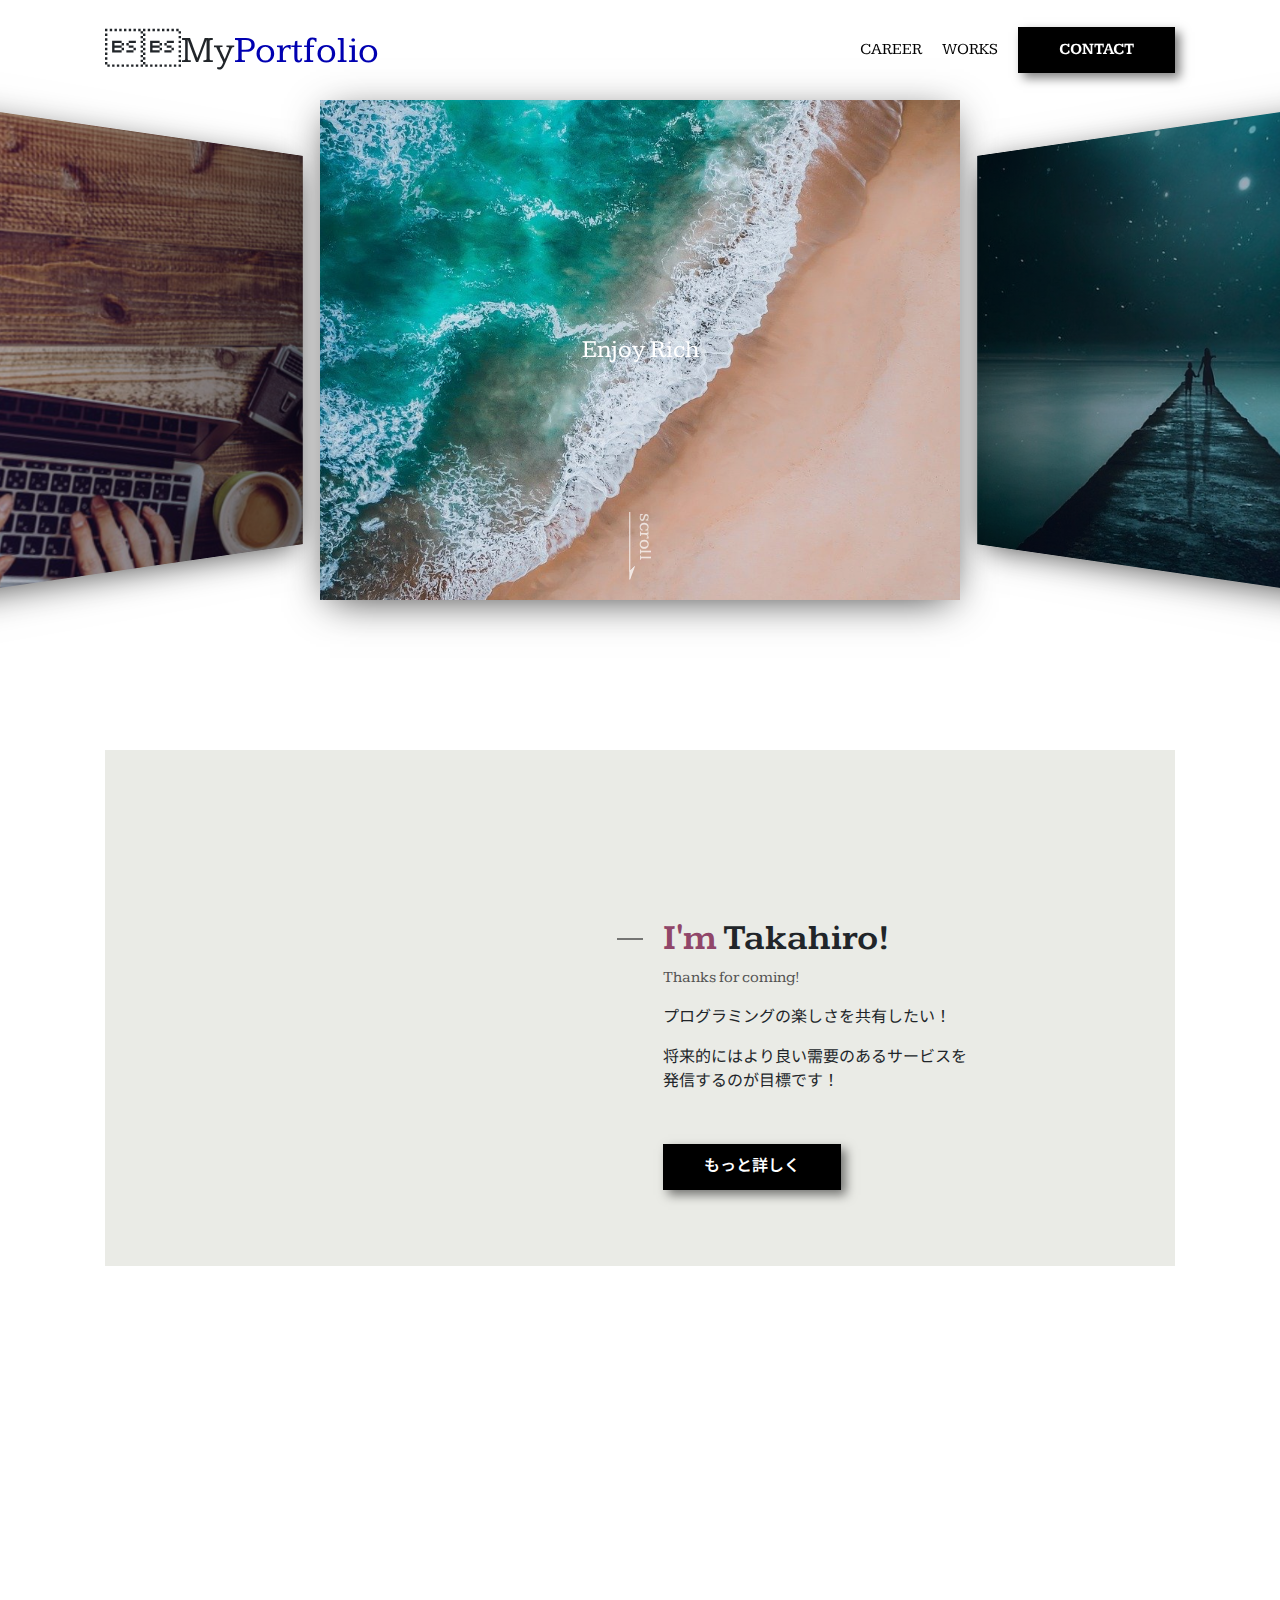
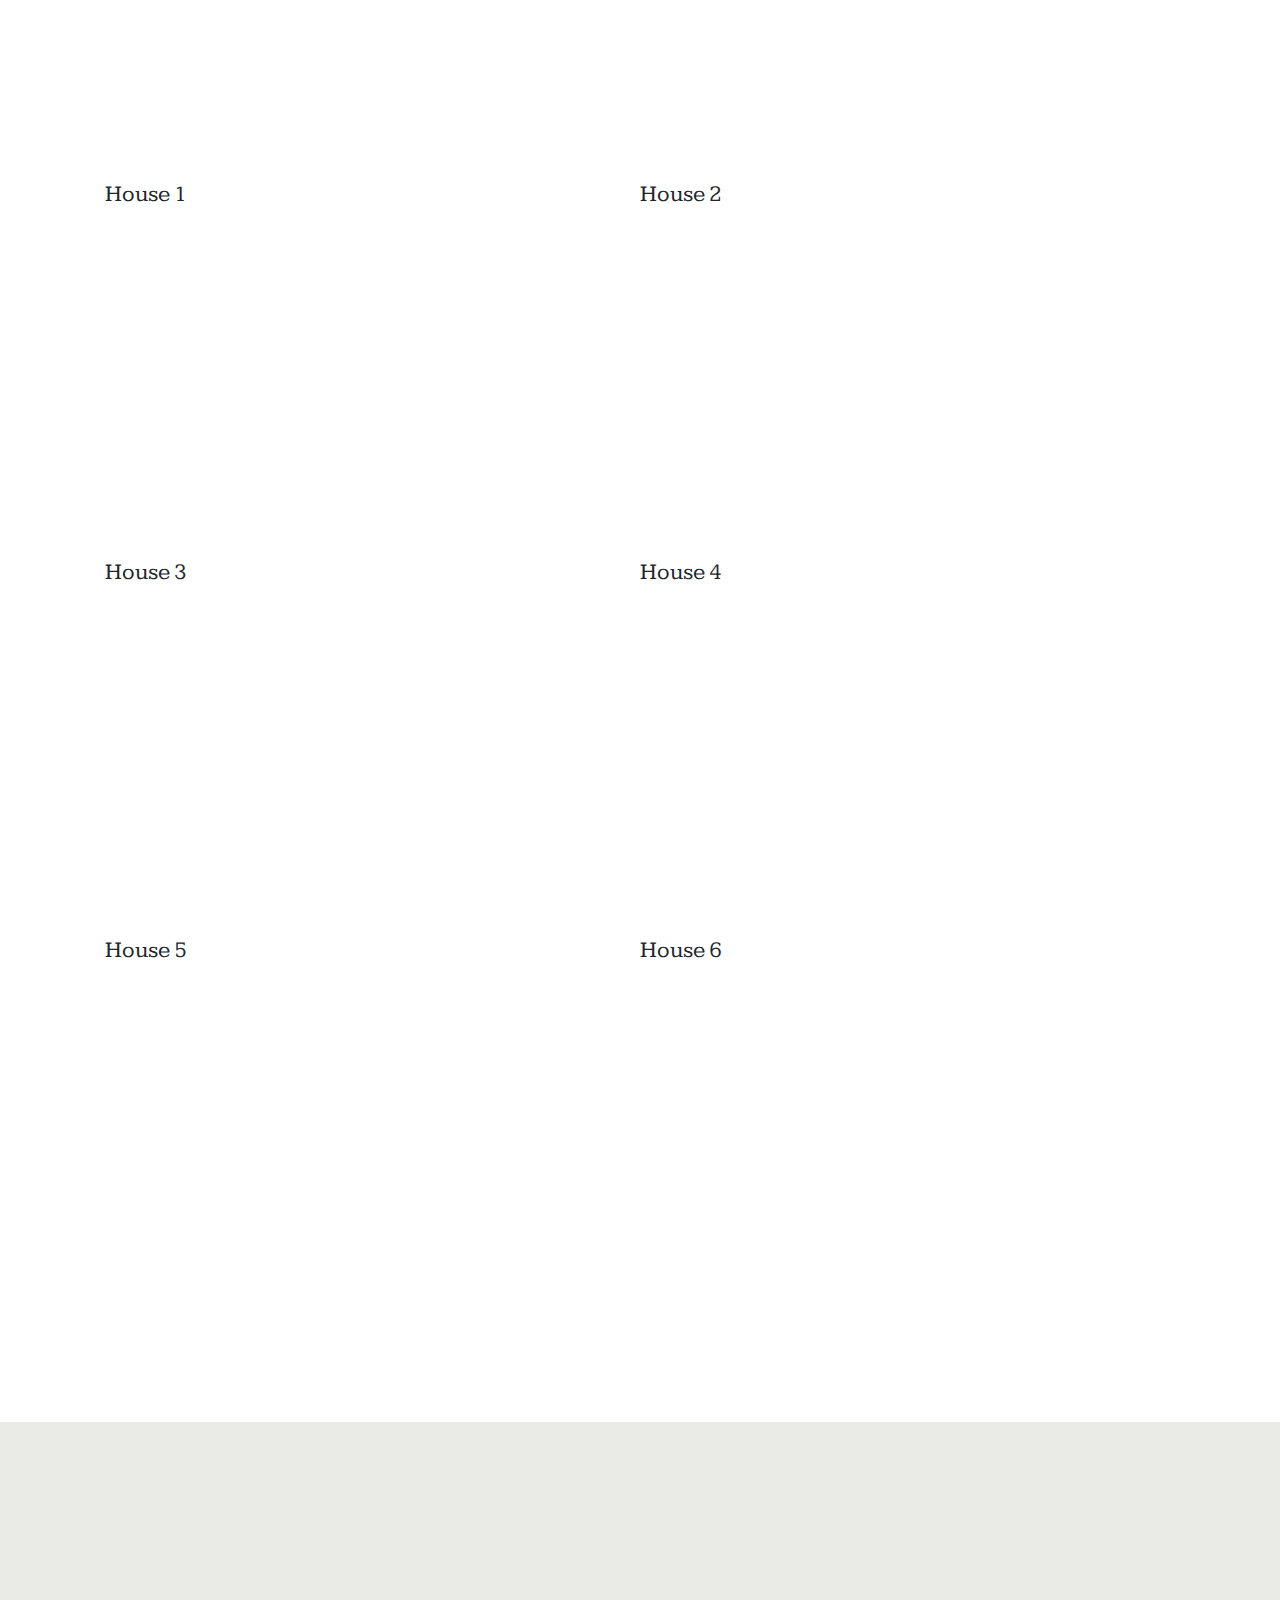
==== commit b912a206: "Update index.html" ====
--- a/index.html
+++ b/index.html
@@ -93,7 +93,7 @@
                       <div class="travel__sub sub-title item">Thanks for coming!</div>
                       <div class="travel__description item">
                         <p>
-                        プログラミングの楽しさを共有したい。<br >
+                        プログラミングの楽しさを共有したい！<br >
                         </p>
                         <p>将来的にはより良い需要のあるサービスを<br>発信するのが目標です！</p>
                       </div>
@@ -107,7 +107,7 @@
               <section class="houses">
                 <div>
                   <h2 class="main-title tween-animate-title">Find Your House</h2>
-                  <p class="sub-title tween-animate-title">世界中のオシャレな不動産を公開します！　あなたのイチオシを見つけて見ませんか？</p>
+                  <p class="sub-title tween-animate-title">タイル型レイアウトで世界中のオシャレな物件を公開します！　あなたのイチオシを見つけてみませんか？</p>
                 </div>
                 <div class="houses__inner">
                   <div class="houses__item">
@@ -226,10 +226,9 @@
           </div>
           <nav class="footer__nav">
             <ul class="footer__ul">
-              <li class="footer__li item"><a href="#">Service</a></li>
+              <li class="footer__li item"><a href="career.html">Career</a></li>
+              <li class="footer__li item"><a href="works.html">Works</a></li>
               <li class="footer__li item"><a href="#">Contact</a></li>
-              <li class="footer__li item"><a href="#">Company</a></li>
-              <li class="footer__li item"><a href="#">Sitemap</a></li>
             </ul>
             <div class="footer__copyright item">
               &copy; Takahiro
@@ -245,15 +244,15 @@
         </div>
         <ul class="mobile-menu__main">
           <li class="mobile-menu__item">
-            <a class="mobile-menu__link" href="#">
-              <span class="main-title">Our Service</span>
-              <span class="sub-title">サービスについて</span>
+            <a class="mobile-menu__link" href="career.html">
+              <span class="main-title">Carrer</span>
+              <span class="sub-title">キャリアについて</span>
             </a>
           </li>
           <li class="mobile-menu__item">
-            <a class="mobile-menu__link" href="#">
-              <span class="main-title">About Us</span>
-              <span class="sub-title">私たちについて</span>
+            <a class="mobile-menu__link" href="works.html">
+              <span class="main-title">Works</span>
+              <span class="sub-title">過去の制作物について</span>
             </a>
           </li>
           <li class="mobile-menu__item">
